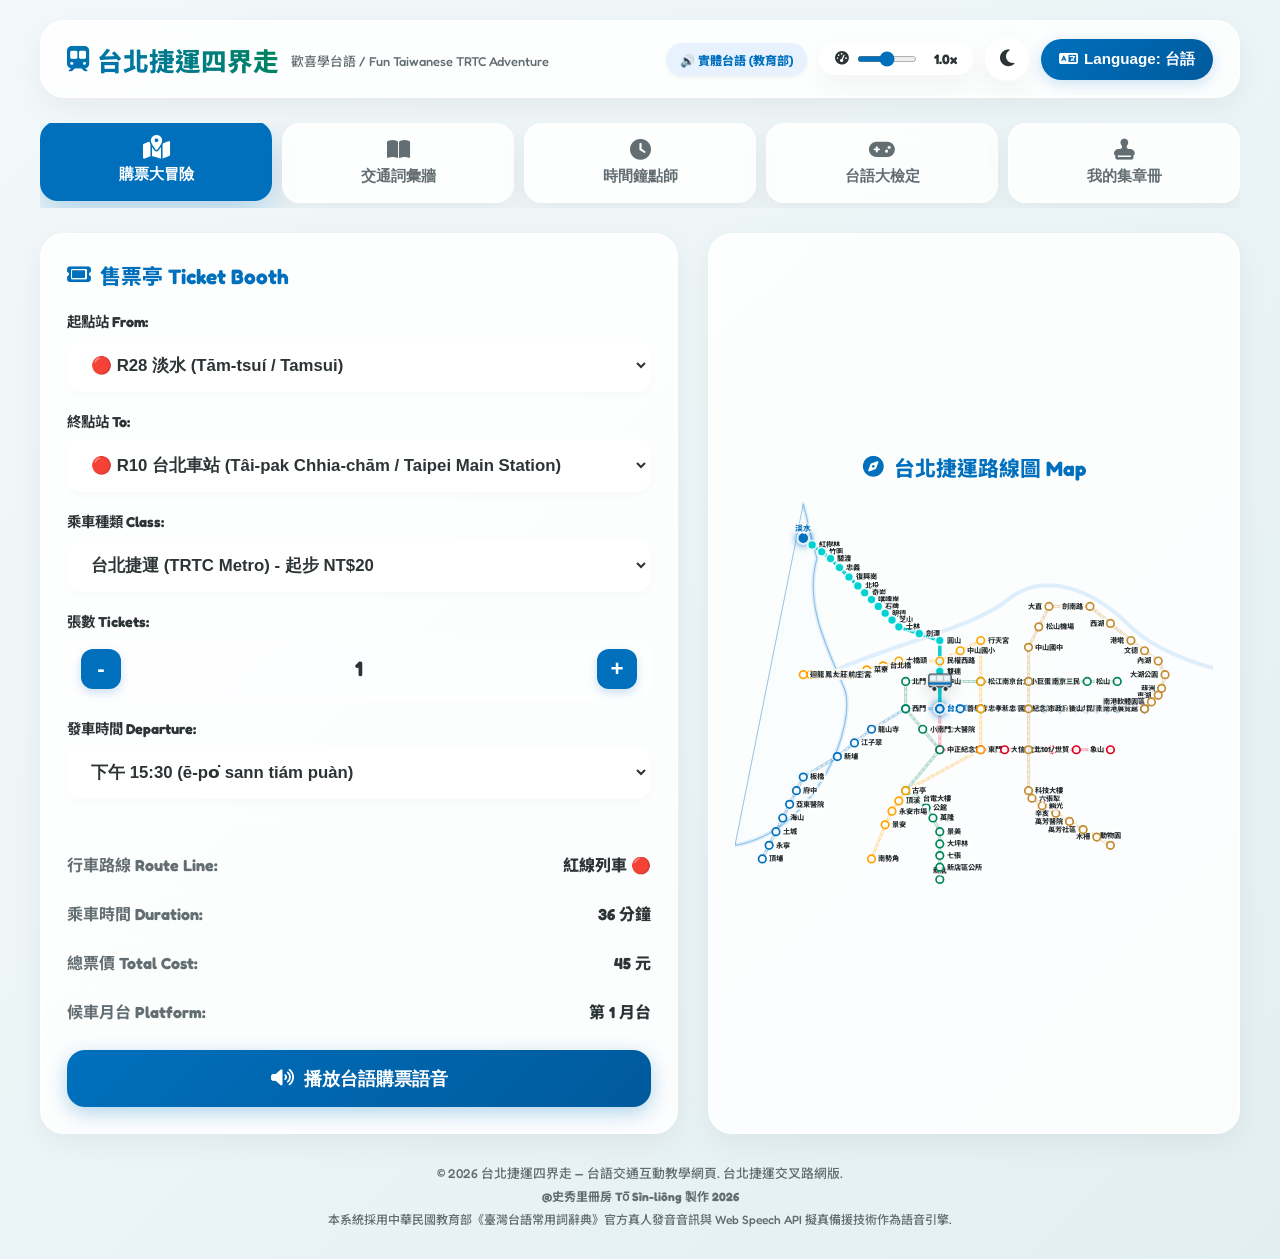
==== index.html @ ffda622d "feat: initial commit of Taipei MRT Taigi webapp with dynamic CDN audio sync" ====
<!DOCTYPE html>
<html lang="zh-Hant" data-theme="light">
<head>
    <meta charset="UTF-8">
    <meta name="viewport" content="width=device-width, initial-scale=1.0">
    <title>台北捷運四界走 — 歡喜學台語 (TRTC Hoé-chhia 冒險!)</title>
    <!-- Fonts -->
    <link href="https://fonts.googleapis.com/css2?family=Fredoka:wght@300..700&family=Noto+Sans+TC:wght@100..900&family=Outfit:wght@100..900&display=swap" rel="stylesheet">
    <!-- Font Awesome -->
    <link rel="stylesheet" href="https://cdnjs.cloudflare.com/ajax/libs/font-awesome/6.4.0/css/all.min.css">
    <link rel="stylesheet" href="style.css">
</head>
<body>

    <!-- Header Section -->
    <header>
        <div class="logo-section">
            <h1 id="ui-title"><i class="fa-solid fa-train-subway"></i> 台北捷運四界走</h1>
            <small id="ui-subtitle">歡喜學台語 / Fun Taiwanese TRTC Adventure</small>
        </div>
        <div class="header-controls">
            <!-- Speech Engine Badge -->
            <span id="speech-engine-badge" class="speech-badge badge-google">🔊 實體台語 (教育部)</span>
            <!-- Speech Rate Slider -->
            <div class="rate-controller" title="調整台語語速 (Speech Speed)">
                <i class="fa-solid fa-gauge-high"></i>
                <input type="range" id="speech-rate" min="0.5" max="1.5" step="0.1" value="1.0" onchange="updateSpeechRate(this.value)" oninput="updateSpeechRateLabel(this.value)" aria-label="Adjust speech rate">
                <span id="speech-rate-label" class="rate-label">1.0x</span>
            </div>
            <!-- Dark Mode Toggle -->
            <button id="theme-toggle-btn" class="btn-icon" onclick="toggleTheme()" aria-label="Toggle Theme" title="切換深色模式">
                <i class="fa-solid fa-moon"></i>
            </button>
            <!-- Language Toggle -->
            <button id="lang-toggle-btn" class="lang-btn" onclick="toggleLanguage()">
                <i class="fa-solid fa-language"></i> <span id="lang-toggle-text">Language: 台語</span>
            </button>
        </div>
    </header>

    <!-- Navigation Tabs -->
    <nav class="nav-tabs" aria-label="Main Navigation">
        <button id="tab-adventure-btn" class="tab-trigger active" onclick="switchTab('adventure')">
            <i class="fa-solid fa-map-location-dot"></i>
            <span id="ui-tab-adventure">購票大冒險</span>
        </button>
        <button id="tab-vocab-btn" class="tab-trigger" onclick="switchTab('vocab')">
            <i class="fa-solid fa-book-open"></i>
            <span id="ui-tab-vocab">交通詞彙牆</span>
        </button>
        <button id="tab-time-btn" class="tab-trigger" onclick="switchTab('time')">
            <i class="fa-solid fa-clock"></i>
            <span id="ui-tab-time">時間鐘點師</span>
        </button>
        <button id="tab-quiz-btn" class="tab-trigger" onclick="switchTab('quiz')">
            <i class="fa-solid fa-gamepad"></i>
            <span id="ui-tab-quiz">台語大檢定</span>
        </button>
        <button id="tab-stamps-btn" class="tab-trigger" onclick="switchTab('stamps')">
            <i class="fa-solid fa-stamp"></i>
            <span id="ui-tab-stamps">我的集章冊</span>
        </button>
    </nav>

    <!-- Main Content Area -->
    <main style="width: 100%; max-width: 1200px; display: flex; flex-direction: column; gap: 20px;">
        <!-- Tab 1: Adventure & Booking -->
        <section id="panel-adventure" class="tab-panel adventure-grid active">
            <!-- Interactive Ticket Booth Card -->
            <div class="card">
                <h2 class="card-title" id="ui-booth-title"><i class="fa-solid fa-ticket"></i> 售票亭 Ticket Booth</h2>
                
                <div class="form-group">
                    <label for="start-station" id="ui-label-from">起點站 From:</label>
                    <select id="start-station" onchange="calculateJourney()"></select>
                </div>

                <div class="form-group">
                    <label for="end-station" id="ui-label-to">終點站 To:</label>
                    <select id="end-station" onchange="calculateJourney()"></select>
                </div>

                <div class="form-group">
                    <label for="train-class" id="ui-label-class">乘車種類 Class:</label>
                    <select id="train-class" onchange="calculateJourney()">
                        <option value="mrt" selected>台北捷運 (TRTC Metro) - 起步 NT$20</option>
                    </select>
                </div>

                <div class="form-group">
                    <label id="ui-label-passengers">張數 Tickets:</label>
                    <div class="ticket-stepper">
                        <button id="btn-dec-passengers" class="stepper-btn" onclick="changePassengers(-1)" aria-label="Decrease tickets">-</button>
                        <span id="passenger-count" class="stepper-value">1</span>
                        <button id="btn-inc-passengers" class="stepper-btn" onclick="changePassengers(1)" aria-label="Increase tickets">+</button>
                    </div>
                </div>

                <div class="form-group">
                    <label for="departure-time" id="ui-label-dep-time">發車時間 Departure:</label>
                    <select id="departure-time" onchange="calculateJourney()">
                        <option value="08:00">早上 08:00 (tsá-khí peh tiám)</option>
                        <option value="10:30">早上 10:30 (tsá-khí tsa̍p tiám puàn)</option>
                        <option value="12:15">中午 12:15 (ē-po͘ tsa̍p-jī tiám tsa̍p-gōo hun)</option>
                        <option value="15:30" selected>下午 15:30 (ē-po͘ sann tiám puàn)</option>
                        <option value="18:45">晚上 18:45 (am-sî la̍k tiám sì-tsa̍p-gōo hun)</option>
                        <option value="20:00">晚上 20:00 (am-sî peh tiám)</option>
                    </select>
                </div>

                <hr style="border: none; border-top: 1px solid var(--card-border); margin: 20px 0;">

                <!-- Results display -->
                <div class="info-display">
                    <div class="info-row">
                        <span class="info-label" id="ui-info-direction">行車路線 Route Line:</span>
                        <span class="info-value"><span id="info-direction">-</span></span>
                    </div>
                    <div class="info-row">
                        <span class="info-label" id="ui-info-duration">乘車時間 Duration:</span>
                        <span class="info-value"><span id="info-duration">-</span></span>
                    </div>
                    <div class="info-row">
                        <span class="info-label" id="ui-info-cost">總票價 Total Fare:</span>
                        <span class="info-value"><span id="info-cost">-</span></span>
                    </div>
                    <div class="info-row">
                        <span class="info-label" id="ui-info-platform">候車月台 Platform:</span>
                        <span class="info-value"><span id="info-platform">-</span></span>
                    </div>
                </div>

                <!-- CTA Audio buttons -->
                <button id="play-journey-btn" class="btn-cta" onclick="playFullJourneyAudio()" disabled>
                    <i class="fa-solid fa-volume-high animate-bounce"></i> <span id="ui-btn-play-journey">播放台語購票語音</span>
                </button>

                <!-- Sentence breakdown display -->
                <div id="journey-sentence-box" class="sentence-display">
                    <p class="sentence-zh" id="journey-sentence-zh"></p>
                    <p class="sentence-tw" id="journey-sentence-tw"></p>
                </div>
            </div>

            <!-- SVG TRTC Map Card -->
            <div class="card map-card">
                <h2 class="card-title" id="ui-map-title"><i class="fa-solid fa-compass"></i> 台北捷運路線圖 Map</h2>
                
                <div class="map-svg-container" id="map-container">
                    <!-- Train marker moving along path -->
                    <div id="train-marker" class="train-marker">
                        <svg class="train-icon-svg" viewBox="0 0 100 100">
                            <!-- Taipei Metro train cabin (Silver / Blue stripe) -->
                            <rect x="10" y="25" width="80" height="46" rx="8" fill="#BDC3C7" stroke="#34495E" stroke-width="4"/>
                            <!-- Blue stripe -->
                            <rect x="10" y="55" width="80" height="8" fill="#0070BD"/>
                            <rect x="15" y="31" width="20" height="18" rx="2" fill="#EBF4F6"/>
                            <rect x="40" y="31" width="20" height="18" rx="2" fill="#EBF4F6"/>
                            <rect x="65" y="31" width="20" height="18" rx="2" fill="#EBF4F6"/>
                            <circle cx="30" cy="78" r="9" fill="#2D3436" stroke="#FFFFFF" stroke-width="3"/>
                            <circle cx="70" cy="78" r="9" fill="#2D3436" stroke="#FFFFFF" stroke-width="3"/>
                            <!-- Light/Glow -->
                            <path d="M 5 48 L 0 45 L 0 51 Z" fill="#FFEAA7" />
                        </svg>
                    </div>

                    <!-- SVG Map elements drawn dynamically in app.js -->
                    <svg id="svg-map" width="700" height="600" viewBox="0 0 700 600">
                        <!-- Tamsui River winding path -->
                        <path class="harbor-outline" d="M 0 500 C 120 480, 180 320, 160 270 C 140 220, 100 150, 120 80 L 100 0 Z" fill="none" stroke="rgba(9, 132, 227, 0.08)" stroke-width="30" />
                        <path class="love-river" d="M 0 500 C 120 480, 180 320, 160 270 C 140 220, 100 150, 120 80 L 100 0" fill="none" stroke="rgba(9, 132, 227, 0.12)" stroke-width="6" />
                        
                        <!-- Keelung River winding path -->
                        <path class="love-river" d="M 155 240 C 250 200, 350 180, 400 140 C 450 100, 520 120, 580 180 C 620 220, 700 240, 700 240" fill="none" stroke="rgba(9, 132, 227, 0.12)" stroke-width="6" />

                        <!-- Intersecting metro paths -->
                        <path id="svg-rail-track-red" class="rail-track red-line" d="" />
                        <path id="svg-rail-track-red-dashed" class="rail-track-dashed" d="" />
                        
                        <path id="svg-rail-track-blue" class="rail-track blue-line" d="" />
                        <path id="svg-rail-track-blue-dashed" class="rail-track-dashed" d="" />

                        <path id="svg-rail-track-green" class="rail-track green-line" d="" />
                        <path id="svg-rail-track-green-dashed" class="rail-track-dashed" d="" />

                        <path id="svg-rail-track-orange" class="rail-track orange-line" d="" />
                        <path id="svg-rail-track-orange-dashed" class="rail-track-dashed" d="" />

                        <path id="svg-rail-track-brown" class="rail-track brown-line" d="" />
                        <path id="svg-rail-track-brown-dashed" class="rail-track-dashed" d="" />
                        
                        <!-- Active journey highlight overlay -->
                        <path id="svg-rail-active-path" class="rail-active-path" d="" />

                        <!-- Group for station points -->
                        <g id="svg-stations-group"></g>
                    </svg>
                </div>
            </div>
        </section>

        <!-- Tab 2: Vocabulary Wall -->
        <section id="panel-vocab" class="tab-panel card">
            <h2 class="card-title" id="ui-vocab-title"><i class="fa-solid fa-book-open"></i> 交通台語詞彙牆 Vocabulary</h2>
            <!-- Filter buttons row 1: general -->
            <div class="vocab-filter">
                <div class="vocab-filter-row">
                    <button class="filter-btn active" id="btn-filter-all">🗂️ 全部 All</button>
                    <button class="filter-btn" id="btn-filter-vehicles">🚗 交通工具</button>
                    <button class="filter-btn" id="btn-filter-stations">🚉 所有站名</button>
                </div>
                <!-- Filter buttons row 2: lines -->
                <div class="vocab-filter-row vocab-filter-lines">
                    <button class="filter-btn filter-line filter-red"    id="btn-filter-red">🔴 淡水信義</button>
                    <button class="filter-btn filter-line filter-blue"   id="btn-filter-blue">🔵 板南線</button>
                    <button class="filter-btn filter-line filter-green"  id="btn-filter-green">🟢 松山新店</button>
                    <button class="filter-btn filter-line filter-orange" id="btn-filter-orange">🟠 中和新蘆</button>
                    <button class="filter-btn filter-line filter-brown"  id="btn-filter-brown">🟤 文湖線</button>
                </div>
                <!-- Export button -->
                <div class="vocab-filter-row vocab-filter-export">
                    <button class="filter-btn filter-export-btn" id="btn-export-vocab">
                        <i class="fa-solid fa-download"></i> 匯出 JSON
                    </button>
                </div>
            </div>
            <!-- Vocabulary Grid -->
            <div class="vocab-grid" id="vocab-container"></div>
        </section>


        <!-- Tab 3: Interactive Time / Clock Trainer -->
        <section id="panel-time" class="tab-panel two-col-layout">
            <!-- Left: Interactive Clock -->
            <div class="card clock-container">
                <h2 class="card-title" id="ui-clock-title"><i class="fa-solid fa-circle-notch"></i> 撥撥看時鐘 Clock Trainer</h2>
                
                <div class="interactive-clock" id="interactive-clock">
                    <div class="clock-face">
                        <div class="clock-number clock-12">12</div>
                        <div class="clock-number clock-3">3</div>
                        <div class="clock-number clock-6">6</div>
                        <div class="clock-number clock-9">9</div>
                        <div class="clock-center"></div>
                        <!-- Clock hands -->
                        <div id="clock-hour-hand" class="clock-hand hour"></div>
                        <div id="clock-min-hand" class="clock-hand minute"></div>
                    </div>
                </div>

                <div class="clock-setter-panel">
                    <div class="time-readout" id="clock-time-digital">15:30</div>
                    <div class="time-readout-pinyin" id="clock-time-tw">下午三點半<br><small>ē-po͘ sann tiám puàn</small></div>
                </div>
            </div>

            <!-- Right: Time Learning & Control -->
            <div class="card">
                <h2 class="card-title" id="ui-time-learn-title"><i class="fa-solid fa-graduation-cap"></i> 時間台語發音教室</h2>
                
                <div class="form-group">
                    <label id="ui-label-adjust-time">微調時間 Adjust Time:</label>
                    <div class="clock-controls">
                        <button class="btn-ctrl" id="btn-clock-dec-1h" onclick="adjustClockTime(-60)" title="減少一小時"><i class="fa-solid fa-circle-minus"></i> -1h</button>
                        <button class="btn-ctrl" id="btn-clock-dec-15m" onclick="adjustClockTime(-15)" title="減少十五分"><i class="fa-solid fa-minus"></i> -15m</button>
                        <button class="btn-ctrl" id="btn-clock-inc-15m" onclick="adjustClockTime(15)" title="增加十五分"><i class="fa-solid fa-plus"></i> +15m</button>
                        <button class="btn-ctrl" id="btn-clock-inc-1h" onclick="adjustClockTime(60)" title="增加一小時"><i class="fa-solid fa-circle-plus"></i> +1h</button>
                    </div>
                </div>

                <!-- Fast preset options -->
                <div class="form-group" style="margin-top: 25px;">
                    <label id="ui-label-preset-time">常見列車發車時間 Presets:</label>
                    <div style="display: flex; flex-wrap: wrap; gap: 10px; margin-top: 8px;">
                        <button class="btn-ctrl" id="btn-clock-preset-8-0" onclick="setClockTime(8, 0)">08:00 (八點整)</button>
                        <button class="btn-ctrl" id="btn-clock-preset-10-30" onclick="setClockTime(10, 30)">10:30 (十點半)</button>
                        <button class="btn-ctrl" id="btn-clock-preset-12-15" onclick="setClockTime(12, 15)">12:15 (十二點十五分)</button>
                        <button class="btn-ctrl" id="btn-clock-preset-15-30" onclick="setClockTime(15, 30)">15:30 (三點半)</button>
                        <button class="btn-ctrl" id="btn-clock-preset-17-45" onclick="setClockTime(17, 45)">17:45 (五點四十五分)</button>
                        <button class="btn-ctrl" id="btn-clock-preset-20-0" onclick="setClockTime(20, 0)">20:00 (八點整)</button>
                    </div>
                </div>

                <hr style="border: none; border-top: 1px solid var(--card-border); margin: 25px 0;">

                <button class="btn-cta" id="play-clock-btn" onclick="playClockAudio()">
                    <i class="fa-solid fa-volume-high animate-bounce"></i> <span id="ui-btn-play-clock">播放台語時間發音</span>
                </button>
            </div>
        </section>

        <!-- Tab 4: Challenges & Quiz -->
        <section id="panel-quiz" class="tab-panel card">
            <h2 class="card-title" id="ui-quiz-title"><i class="fa-solid fa-gamepad"></i> 台語大檢定 Challenge Mode</h2>

            <!-- Welcome/Select Mode panel -->
            <div id="quiz-welcome-panel" class="quiz-welcome">
                <span class="welcome-emoji">🎫</span>
                <h3 style="font-size: 1.6rem; font-weight: 800; margin-bottom: 10px;" id="ui-quiz-welcome-title">準備接受台語大挑戰了嗎？</h3>
                <p style="color: var(--text-light); line-height: 1.6;" id="ui-quiz-welcome-desc">
                    我們提供兩大交通檢定關卡！點選按鈕後將隨機播放 10 題台語語音，在時限內選出正確答案。
                    答對 8 題以上即可解鎖該捷運站的精美地標紀念印章喔！
                </p>
                <div class="quiz-select-btns">
                    <button class="btn-quiz-select primary" id="btn-quiz-seller" onclick="startQuiz('seller')">
                        <i class="fa-solid fa-user-tie"></i>
                        <span id="ui-quiz-seller-name">售票員聽力挑戰</span>
                        <small style="font-weight: 500; font-size: 0.75rem; opacity: 0.8;">目的地與車票數量聽力</small>
                    </button>
                    <button class="btn-quiz-select" id="btn-quiz-time" onclick="startQuiz('time')">
                        <i class="fa-solid fa-clock-rotate-left"></i>
                        <span id="ui-quiz-time-name">發車時刻聽力挑戰</span>
                        <small style="font-weight: 500; font-size: 0.75rem; opacity: 0.8;">捷運發車與時間聽力</small>
                    </button>
                </div>
            </div>

            <!-- Active Quiz panel -->
            <div id="quiz-game-panel" class="quiz-container">
                <div class="quiz-header">
                    <div class="quiz-stat"><i class="fa-solid fa-circle-question"></i> <span id="quiz-progress-text">問題 1 / 10</span></div>
                    <div class="quiz-stat" id="quiz-score-display"><i class="fa-solid fa-star" style="color: var(--accent);"></i> 分數: 0</div>
                    <div class="quiz-stat" id="quiz-timer-display" style="color: var(--primary);"><i class="fa-solid fa-hourglass-half"></i> 剩餘: 20s</div>
                </div>

                <!-- Timer progress bar -->
                <div class="timer-bar-container">
                    <div id="quiz-timer-bar" class="timer-bar"></div>
                </div>

                <div class="quiz-body">
                    <!-- Play voice button -->
                    <div class="audio-box">
                        <button class="btn-play-audio" id="quiz-audio-play-btn" onclick="playQuizQuestionAudio()" aria-label="Play question audio">
                            <i class="fa-solid fa-volume-high"></i>
                        </button>
                    </div>

                    <p class="quiz-question-txt" id="quiz-question-prompt">請點擊上方按鈕播放題目，並選出正確答案：</p>

                    <!-- Multiple choice options -->
                    <div class="quiz-options" id="quiz-options-container">
                        <button class="option-btn">選項一</button>
                        <button class="option-btn">選項二</button>
                        <button class="option-btn">選項三</button>
                        <button class="option-btn">選項四</button>
                    </div>

                    <div class="quiz-feedback" id="quiz-feedback-text"></div>
                </div>
            </div>

            <!-- Quiz Result panel -->
            <div id="quiz-result-panel" class="quiz-result">
                <div class="result-header" id="quiz-result-title">挑戰結束！</div>
                <div class="result-score" id="quiz-result-score">您的得分：8 / 10 題</div>
                
                <div class="result-rewards" id="quiz-rewards-box">
                    <p class="stamp-unlock-txt" id="quiz-unlock-stamp-label"><i class="fa-solid fa-gift"></i> 恭喜獲得新車站紀念章！</p>
                    <div class="unlocked-stamp-item" id="quiz-unlocked-stamp-display">
                        <!-- Filled in dynamically -->
                    </div>
                </div>

                <button class="btn-cta" id="quiz-retry-btn" onclick="resetQuizInterface()">
                    <i class="fa-solid fa-rotate-left"></i> <span id="ui-btn-retry">返回檢定選單</span>
                </button>
            </div>
        </section>

        <!-- Tab 5: Stamps Booklet -->
        <section id="panel-stamps" class="tab-panel card">
            <h2 class="card-title" id="ui-stamps-title"><i class="fa-solid fa-stamp"></i> 我的捷運集章冊 Stamp Album</h2>
            <p style="color: var(--text-light); margin-bottom: 25px;" id="ui-stamps-desc">
                在「台語大檢定」中答對 8 題以上即可隨機獲得一個捷運站的限定紀念章。收集越多，代表你已經搭著捷運玩遍了整個台北！
            </p>
            <!-- Grid of stamps -->
            <div class="stamp-grid" id="stamps-container"></div>
        </section>
    </main>

    <!-- Footer -->
    <footer>
        <p>© 2026 台北捷運四界走 — 台語交通互動教學網頁. 台北捷運交叉路網版.</p>
        <p style="font-size: 0.75rem; margin-top: 5px; font-weight: 700;">@史秀里冊房 Tō͘ Sìn-liông 製作 2026</p>
        <p style="font-size: 0.75rem; margin-top: 5px;">本系統採用中華民國教育部《臺灣台語常用詞辭典》官方真人發音音訊與 Web Speech API 擬真備援技術作為語音引擎.</p>
    </footer>

    <script src="app.js"></script>
</body>
</html>
---- style.css ----
:root {
    --primary: #0070BD;           /* TRTC Blue */
    --primary-hover: #005A9C;
    --secondary: #E30022;         /* TRTC Red */
    --secondary-hover: #B80018;
    --orange-line: #FFA300;       /* TRTC Orange */
    --green-line: #008559;        /* TRTC Green */
    --brown-line: #C48C31;        /* TRTC Brown */
    --accent: #FFEAA7;
    --bg-gradient: linear-gradient(135deg, #F3F8FA 0%, #EBF4F6 50%, #E2EFF1 100%);
    --card-bg: rgba(255, 255, 255, 0.85);
    --card-border: rgba(255, 255, 255, 0.6);
    --text: #2D3436;
    --text-light: #636E72;
    --rail-color: #B2BEC3;
    --rail-active: #00D2D3;
    --shadow: 0 10px 30px rgba(0, 0, 0, 0.05);
    --shadow-active: 0 15px 35px rgba(0, 112, 189, 0.25);
    --border-radius: 24px;
    --transition: all 0.3s cubic-bezier(0.4, 0, 0.2, 1);
}

[data-theme="dark"] {
    --primary: #008AD2;
    --primary-hover: #00A3F5;
    --secondary: #FF4D4D;
    --secondary-hover: #FF7373;
    --orange-line: #FFA502;
    --green-line: #00B87A;
    --brown-line: #E19E3C;
    --accent: #FDCB6E;
    --bg-gradient: linear-gradient(135deg, #1E272E 0%, #0F171E 100%);
    --card-bg: rgba(30, 39, 46, 0.85);
    --card-border: rgba(255, 255, 255, 0.1);
    --text: #F5F6FA;
    --text-light: #A5B1C2;
    --rail-color: #485460;
    --rail-active: #00D2D3;
    --shadow: 0 10px 30px rgba(0, 0, 0, 0.3);
    --shadow-active: 0 15px 35px rgba(0, 138, 210, 0.4);
}

* {
    box-sizing: border-box;
    margin: 0;
    padding: 0;
    -webkit-tap-highlight-color: transparent;
}

body {
    font-family: 'Fredoka', 'Noto Sans TC', 'Outfit', sans-serif;
    background: var(--bg-gradient);
    color: var(--text);
    min-height: 100vh;
    padding: 20px 10px;
    display: flex;
    flex-direction: column;
    align-items: center;
    transition: background 0.5s ease, color 0.3s ease;
    overflow-x: hidden;
}

header {
    width: 100%;
    max-width: 1200px;
    display: flex;
    justify-content: space-between;
    align-items: center;
    padding: 15px 25px;
    background: var(--card-bg);
    backdrop-filter: blur(15px);
    -webkit-backdrop-filter: blur(15px);
    border: 2px solid var(--card-border);
    border-radius: var(--border-radius);
    box-shadow: var(--shadow);
    margin-bottom: 25px;
    transition: var(--transition);
}

.logo-section {
    display: flex;
    align-items: center;
    gap: 12px;
}

.logo-section h1 {
    font-size: 1.6rem;
    font-weight: 800;
    background: linear-gradient(45deg, var(--primary), var(--green-line));
    -webkit-background-clip: text;
    -webkit-text-fill-color: transparent;
    display: flex;
    align-items: center;
    gap: 8px;
}

.logo-section small {
    display: block;
    font-size: 0.8rem;
    color: var(--text-light);
    font-weight: 500;
    margin-top: 2px;
}

.header-controls {
    display: flex;
    align-items: center;
    gap: 12px;
}

.btn-icon {
    background: var(--card-bg);
    border: 2px solid var(--card-border);
    color: var(--text);
    width: 44px;
    height: 44px;
    border-radius: 50%;
    cursor: pointer;
    display: flex;
    align-items: center;
    justify-content: center;
    font-size: 1.2rem;
    box-shadow: var(--shadow);
    transition: var(--transition);
}

.btn-icon:hover {
    transform: translateY(-2px) scale(1.05);
    background: var(--primary);
    color: white;
    border-color: var(--primary);
}

.lang-btn {
    background: linear-gradient(135deg, var(--primary) 0%, var(--primary-hover) 100%);
    color: white;
    border: none;
    padding: 10px 18px;
    font-size: 0.95rem;
    font-weight: 700;
    border-radius: 50px;
    cursor: pointer;
    box-shadow: 0 4px 15px rgba(0, 112, 189, 0.2);
    display: flex;
    align-items: center;
    gap: 6px;
    transition: var(--transition);
}

.lang-btn:hover {
    transform: translateY(-2px);
    box-shadow: 0 6px 20px rgba(0, 112, 189, 0.35);
}

/* Navigation Tabs */
.nav-tabs {
    width: 100%;
    max-width: 1200px;
    display: flex;
    gap: 10px;
    margin-bottom: 25px;
    overflow-x: auto;
    padding-bottom: 5px;
    scrollbar-width: none;
}

.nav-tabs::-webkit-scrollbar {
    display: none;
}

.tab-trigger {
    flex: 1;
    min-width: 120px;
    padding: 14px 10px;
    background: var(--card-bg);
    backdrop-filter: blur(10px);
    border: 2px solid var(--card-border);
    border-radius: 18px;
    color: var(--text-light);
    font-size: 0.95rem;
    font-weight: 700;
    cursor: pointer;
    display: flex;
    flex-direction: column;
    align-items: center;
    gap: 6px;
    box-shadow: var(--shadow);
    transition: var(--transition);
}

.tab-trigger i {
    font-size: 1.3rem;
    transition: var(--transition);
}

.tab-trigger:hover {
    color: var(--primary);
    transform: translateY(-2px);
    border-color: var(--primary);
}

.tab-trigger.active {
    background: var(--primary);
    color: white;
    border-color: var(--primary);
    box-shadow: var(--shadow-active);
    transform: translateY(-2px);
}

.tab-trigger.active i {
    transform: scale(1.15);
}

/* Panels */
.tab-panel {
    display: none;
    width: 100%;
    max-width: 1200px;
    animation: fadeIn 0.4s ease forwards;
}

.tab-panel.active {
    display: grid;
}

@keyframes fadeIn {
    from { opacity: 0; transform: translateY(10px); }
    to { opacity: 1; transform: translateY(0); }
}

/* Grid Layouts */
.adventure-grid {
    grid-template-columns: 1.2fr 1fr;
    gap: 30px;
}

.two-col-layout {
    grid-template-columns: 1fr 1.2fr;
    gap: 30px;
}

@media (max-width: 900px) {
    header {
        flex-direction: column;
        gap: 15px;
        text-align: center;
        padding: 20px;
    }
    .logo-section {
        flex-direction: column;
        gap: 4px;
        align-items: center;
    }
    .header-controls {
        flex-wrap: wrap;
        justify-content: center;
        gap: 10px;
        width: 100%;
    }
    .adventure-grid, .two-col-layout {
        grid-template-columns: 1fr;
    }
}

@media (max-width: 600px) {
    header {
        padding: 10px 15px;
        margin-bottom: 15px;
    }
    .logo-section h1 { font-size: 1.25rem; }
    .logo-section small { font-size: 0.7rem; }
    .header-controls { gap: 8px; }
    .speech-badge { font-size: 0.7rem; padding: 6px 10px; }
    .rate-controller { padding: 4px 10px; font-size: 0.75rem; gap: 6px; }
    .rate-controller input[type="range"] { width: 45px; }
    .rate-label { min-width: 25px; }
    .lang-btn { padding: 6px 12px; font-size: 0.8rem; }
    .btn-icon { width: 36px; height: 36px; font-size: 1rem; }
    .tab-trigger {
        min-width: 95px;
        padding: 10px 6px;
        font-size: 0.8rem;
        border-radius: 14px;
        gap: 4px;
    }
    .tab-trigger i { font-size: 1.05rem; }
    .card { padding: 15px; border-radius: 18px; }
    .card-title { font-size: 1.15rem; margin-bottom: 15px; }
    .clock-controls {
        display: grid;
        grid-template-columns: 1fr 1fr;
        gap: 10px;
        width: 100%;
        max-width: 280px;
        margin: 0 auto;
    }
    .btn-ctrl { padding: 8px 12px; font-size: 0.85rem; justify-content: center; }
    .quiz-select-btns {
        flex-direction: column;
        width: 100%;
        max-width: 320px;
        margin: 25px auto 0;
        gap: 12px;
    }
    .btn-quiz-select { width: 100%; padding: 12px 20px; font-size: 1rem; }
    .vocab-filter { flex-wrap: wrap; gap: 6px; }
    .filter-btn { padding: 6px 12px; font-size: 0.85rem; }
}

/* Cards */
.card {
    background: var(--card-bg);
    backdrop-filter: blur(15px);
    -webkit-backdrop-filter: blur(15px);
    border: 2px solid var(--card-border);
    border-radius: var(--border-radius);
    padding: 25px;
    box-shadow: var(--shadow);
    transition: var(--transition);
    position: relative;
    overflow: hidden;
}

.card:hover {
    box-shadow: 0 15px 35px rgba(0, 0, 0, 0.08);
}

.card-title {
    font-size: 1.3rem;
    font-weight: 800;
    margin-bottom: 20px;
    color: var(--primary);
    display: flex;
    align-items: center;
    gap: 10px;
}

.speech-badge {
    font-size: 0.75rem;
    font-weight: 800;
    padding: 8px 14px;
    border-radius: 50px;
    box-shadow: 0 2px 5px rgba(0,0,0,0.05);
    transition: var(--transition);
}

.rate-controller {
    display: flex;
    align-items: center;
    gap: 8px;
    background: var(--card-bg);
    border: 2px solid var(--card-border);
    padding: 6px 14px;
    border-radius: 50px;
    box-shadow: var(--shadow);
    color: var(--text);
    font-size: 0.85rem;
    font-weight: 700;
}

.rate-controller input[type="range"] {
    width: 60px;
    accent-color: var(--primary);
    cursor: pointer;
    height: 6px;
    border-radius: 3px;
    outline: none;
}

.rate-label {
    min-width: 32px;
    text-align: right;
    font-variant-numeric: tabular-nums;
}

.badge-google {
    background: #E8F2FF;
    color: var(--primary);
}

.badge-local {
    background: #FFEAA7;
    color: #D63031;
}

/* Form Controls */
.form-group {
    margin-bottom: 18px;
}

.form-group label {
    display: block;
    font-weight: 700;
    font-size: 0.9rem;
    margin-bottom: 8px;
    color: var(--text);
}

select {
    width: 100%;
    padding: 14px 18px;
    font-size: 1.05rem;
    font-weight: 600;
    color: var(--text);
    background: var(--card-bg);
    border: 2px solid var(--card-border);
    border-radius: 16px;
    outline: none;
    cursor: pointer;
    box-shadow: 0 4px 10px rgba(0,0,0,0.02);
    transition: var(--transition);
}

select:focus {
    border-color: var(--primary);
    box-shadow: 0 0 0 4px rgba(0, 112, 189, 0.15);
}

.ticket-stepper {
    display: flex;
    align-items: center;
    justify-content: space-between;
    padding: 8px 12px;
    border: 2px solid var(--card-border);
    border-radius: 16px;
    background: rgba(255, 255, 255, 0.3);
}

.stepper-btn {
    width: 40px;
    height: 40px;
    border-radius: 12px;
    border: none;
    background: var(--primary);
    color: white;
    font-size: 1.4rem;
    font-weight: 700;
    cursor: pointer;
    display: flex;
    align-items: center;
    justify-content: center;
    box-shadow: 0 4px 10px rgba(0, 112, 189, 0.2);
    transition: var(--transition);
}

.stepper-btn:hover:not(:disabled) {
    transform: scale(1.05);
    background: var(--primary-hover);
}

.stepper-btn:disabled {
    background: #BDC3C7;
    cursor: not-allowed;
    box-shadow: none;
}

.stepper-value {
    font-size: 1.3rem;
    font-weight: 800;
}

/* Info Display */
.info-row {
    display: flex;
    justify-content: space-between;
    padding: 12px 0;
    border-bottom: 1px dashed var(--card-border);
}

.info-row:last-child {
    border-bottom: none;
}

.info-label {
    font-weight: 700;
    color: var(--text-light);
}

.info-value {
    font-weight: 800;
    color: var(--text);
    text-align: right;
}

/* Button Call-To-Action */
.btn-cta {
    width: 100%;
    padding: 16px;
    border: none;
    border-radius: 18px;
    background: linear-gradient(135deg, var(--primary) 0%, var(--primary-hover) 100%);
    color: white;
    font-size: 1.15rem;
    font-weight: 800;
    cursor: pointer;
    box-shadow: 0 6px 20px rgba(0, 112, 189, 0.3);
    display: flex;
    align-items: center;
    justify-content: center;
    gap: 10px;
    margin-top: 15px;
    transition: var(--transition);
}

.btn-cta:hover:not(:disabled) {
    transform: translateY(-2px);
    box-shadow: 0 10px 25px rgba(0, 112, 189, 0.45);
}

.btn-cta:disabled {
    background: #BDC3C7;
    cursor: not-allowed;
    box-shadow: none;
}

.sentence-display {
    margin-top: 15px;
    padding: 15px;
    background: rgba(255, 234, 167, 0.15);
    border-left: 5px solid var(--accent);
    border-radius: 0 16px 16px 0;
    display: none;
    animation: slideDown 0.3s ease forwards;
}

.sentence-display.active {
    display: block;
}

.sentence-zh {
    font-weight: 800;
    font-size: 1.05rem;
    margin-bottom: 5px;
}

.sentence-tw {
    font-size: 0.95rem;
    color: var(--primary);
    font-weight: 700;
    line-height: 1.4;
    white-space: pre-line;
}

@keyframes slideDown {
    from { opacity: 0; transform: translateY(-5px); }
    to { opacity: 1; transform: translateY(0); }
}

/* Map Display */
.map-card {
    display: flex;
    flex-direction: column;
    align-items: center;
    justify-content: center;
    min-height: 620px;
}

.map-svg-container {
    position: relative;
    width: 100%;
    max-width: 700px;
    height: auto;
    aspect-ratio: 700 / 600;
}

#svg-map {
    width: 100%;
    height: 100%;
}

.harbor-outline {
    fill: rgba(0, 112, 189, 0.02);
    stroke: var(--primary);
    stroke-width: 1.5;
    opacity: 0.4;
}

.love-river {
    fill: none;
    stroke-linecap: round;
}

.rail-track {
    fill: none;
    stroke-linecap: round;
    stroke-linejoin: round;
    transition: var(--transition);
}

.rail-track.red-line {
    stroke: rgba(227, 0, 34, 0.3);
    stroke-width: 4.5;
}

.rail-track.blue-line {
    stroke: rgba(0, 112, 189, 0.3);
    stroke-width: 4.5;
}

.rail-track.green-line {
    stroke: rgba(0, 133, 89, 0.3);
    stroke-width: 4.5;
}

.rail-track.orange-line {
    stroke: rgba(255, 163, 0, 0.3);
    stroke-width: 4.5;
}

.rail-track.brown-line {
    stroke: rgba(196, 140, 49, 0.3);
    stroke-width: 4.5;
}

.rail-track-dashed {
    fill: none;
    stroke: var(--card-bg);
    stroke-width: 1.5;
    stroke-dasharray: 4 4;
    stroke-linecap: round;
    stroke-linejoin: round;
}

.rail-active-path {
    fill: none;
    stroke: var(--rail-active);
    stroke-width: 5;
    stroke-linecap: round;
    stroke-linejoin: round;
    stroke-dasharray: 1000;
    stroke-dashoffset: 1000;
    animation: drawPath 1.2s ease forwards;
}

@keyframes drawPath {
    to { stroke-dashoffset: 0; }
}

.station-point {
    cursor: pointer;
    transition: var(--transition);
}

.station-point circle {
    fill: var(--card-bg);
    stroke-width: 2.5;
    transition: var(--transition);
}

.station-point.line-red circle {
    stroke: var(--secondary);
}

.station-point.line-blue circle {
    stroke: var(--primary);
}

.station-point.line-green circle {
    stroke: var(--green-line);
}

.station-point.line-orange circle {
    stroke: var(--orange-line);
}

.station-point.line-brown circle {
    stroke: var(--brown-line);
}

.station-point text {
    font-family: inherit;
    font-weight: 800;
    font-size: 10.5px;
    fill: var(--text);
    text-shadow: 2px 2px 0 var(--card-bg), -2px -2px 0 var(--card-bg), 2px -2px 0 var(--card-bg), -2px 2px 0 var(--card-bg);
    transition: var(--transition);
    user-select: none;
}

.station-point:hover circle {
    transform: scale(1.35);
    fill: var(--accent);
}

.station-point.active circle {
    fill: var(--primary);
    stroke: var(--card-bg) !important;
    stroke-width: 3;
    r: 8.5;
    filter: drop-shadow(0 0 6px var(--primary));
}

.station-point.active text {
    fill: var(--primary);
    font-size: 11.5px;
}

.station-point.in-route circle {
    fill: var(--rail-active);
    stroke: var(--card-bg) !important;
    r: 6.5;
}

.train-marker {
    position: absolute;
    width: 28px;
    height: 28px;
    z-index: 10;
    pointer-events: none;
    display: none;
    transition: left 0.5s cubic-bezier(0.25, 1, 0.5, 1), top 0.5s cubic-bezier(0.25, 1, 0.5, 1);
    transform: translate(-50%, -50%);
}

.train-marker.active {
    display: block;
}

.train-icon-svg {
    width: 100%;
    height: 100%;
    filter: drop-shadow(0 4px 8px rgba(0,0,0,0.15));
    animation: chug-animation 0.2s infinite alternate;
}

@keyframes chug-animation {
    0% { transform: translateY(0) rotate(-2deg); }
    100% { transform: translateY(-2px) rotate(2deg); }
}

/* Vocabulary Tab */
.vocab-filter {
    display: flex;
    flex-direction: column;
    gap: 8px;
    margin-bottom: 20px;
    width: 100%;
}

.vocab-filter-row {
    display: flex;
    gap: 8px;
    flex-wrap: wrap;
    justify-content: center;
}

.vocab-filter-lines {
    border-top: 1px dashed var(--card-border);
    padding-top: 8px;
}

.vocab-filter-export {
    padding-top: 4px;
}

.filter-btn {
    padding: 8px 16px;
    border: 2px solid var(--card-border);
    background: var(--card-bg);
    color: var(--text);
    border-radius: 50px;
    font-weight: 700;
    cursor: pointer;
    box-shadow: var(--shadow);
    transition: var(--transition);
    font-size: 0.88rem;
}

.filter-btn:hover {
    transform: translateY(-2px);
    box-shadow: var(--shadow-active);
}

.filter-btn.active {
    background: var(--primary);
    color: white;
    border-color: var(--primary);
    box-shadow: var(--shadow-active);
}

/* Line filter button colours */
.filter-line.filter-red.active    { background: #e3153a; border-color: #e3153a; }
.filter-line.filter-blue.active   { background: #0070bd; border-color: #0070bd; }
.filter-line.filter-green.active  { background: #008659; border-color: #008659; }
.filter-line.filter-orange.active { background: #f8a01c; border-color: #f8a01c; color: #333; }
.filter-line.filter-brown.active  { background: #c48b2f; border-color: #c48b2f; }

.filter-export-btn {
    background: linear-gradient(135deg, #636E72, #2D3436);
    color: white;
    border-color: transparent;
}
[data-theme="dark"] .filter-export-btn {
    background: linear-gradient(135deg, #485460, #2f3640);
}
.filter-export-btn:hover { opacity: 0.9; }

/* Vocab grid — outermost container */
.vocab-grid {
    display: flex;
    flex-direction: column;
    gap: 28px;
}

/* Line section header */
.vocab-line-header {
    display: flex;
    align-items: center;
    gap: 10px;
    padding: 10px 18px;
    border-radius: 50px;
    background: linear-gradient(135deg, color-mix(in srgb, var(--line-color, var(--primary)) 15%, transparent), color-mix(in srgb, var(--line-color, var(--primary)) 5%, transparent));
    border-left: 5px solid var(--line-color, var(--primary));
    font-weight: 800;
}

.vocab-generic-header {
    border-left-color: var(--text-light);
    background: rgba(0,0,0,0.03);
}

.vocab-line-badge { font-size: 1.3rem; }
.vocab-line-label { flex: 1; font-size: 1rem; color: var(--text); }
.vocab-line-count {
    font-size: 0.8rem;
    font-weight: 700;
    color: var(--text-light);
    background: var(--card-bg);
    padding: 3px 10px;
    border-radius: 50px;
    border: 1px solid var(--card-border);
}

/* Card grid within each section */
.vocab-section-grid {
    display: grid;
    grid-template-columns: repeat(auto-fill, minmax(140px, 1fr));
    gap: 14px;
    border-left: 3px solid color-mix(in srgb, var(--line-color, var(--primary)) 30%, transparent);
    padding-left: 14px;
}

.vocab-card {
    background: var(--card-bg);
    border: 2px solid var(--card-border);
    border-radius: 20px;
    padding: 16px 12px;
    text-align: center;
    cursor: pointer;
    box-shadow: var(--shadow);
    transition: var(--transition);
    position: relative;
}

.vocab-card:hover {
    transform: translateY(-5px);
    border-color: var(--line-color, var(--primary));
    box-shadow: 0 12px 28px color-mix(in srgb, var(--line-color, var(--primary)) 30%, transparent);
}

.vocab-emoji {
    font-size: 2rem;
    display: block;
    margin-bottom: 10px;
}

.vocab-zh {
    font-size: 1.05rem;
    font-weight: 800;
    margin-bottom: 4px;
}

.vocab-pinyin {
    font-size: 0.78rem;
    color: var(--primary);
    font-weight: 700;
    margin-bottom: 2px;
    line-height: 1.3;
}

.vocab-en {
    font-size: 0.8rem;
    color: var(--text-light);
    font-weight: 500;
}

/* Clock Trainer */
.clock-container {
    display: flex;
    flex-direction: column;
    align-items: center;
    justify-content: center;
}

.interactive-clock {
    width: 250px;
    height: 250px;
    border: 10px solid var(--primary);
    border-radius: 50%;
    position: relative;
    background: var(--card-bg);
    box-shadow: var(--shadow);
    cursor: pointer;
    touch-action: none;
    transition: border-color 0.3s ease;
}

.clock-face {
    width: 100%;
    height: 100%;
    position: relative;
}

.clock-center {
    width: 14px;
    height: 14px;
    background: var(--text);
    border-radius: 50%;
    position: absolute;
    top: 50%;
    left: 50%;
    transform: translate(-50%, -50%);
    z-index: 10;
}

.clock-number {
    position: absolute;
    font-weight: 800;
    font-size: 1.25rem;
    color: var(--text);
}

.clock-12 { top: 12px; left: 50%; transform: translateX(-50%); }
.clock-3  { right: 15px; top: 50%; transform: translateY(-50%); }
.clock-6  { bottom: 12px; left: 50%; transform: translateX(-50%); }
.clock-9  { left: 15px; top: 50%; transform: translateY(-50%); }

.clock-hand {
    position: absolute;
    bottom: 50%;
    left: 50%;
    transform-origin: 50% 100%;
    border-radius: 10px;
    transition: transform 0.15s cubic-bezier(0.25, 1, 0.5, 1);
}

.clock-hand.hour {
    width: 7px;
    height: 65px;
    background: var(--text);
    z-index: 4;
}

.clock-hand.minute {
    width: 4px;
    height: 90px;
    background: var(--secondary);
    z-index: 5;
}

.clock-setter-panel {
    margin-top: 25px;
    text-align: center;
}

.time-readout {
    font-size: 2.2rem;
    font-weight: 800;
    font-variant-numeric: tabular-nums;
    color: var(--primary);
    letter-spacing: 1px;
}

.time-readout-pinyin {
    font-size: 1.05rem;
    font-weight: 700;
    color: var(--text);
    margin-top: 4px;
    line-height: 1.5;
}

.clock-controls {
    display: flex;
    gap: 8px;
    margin-top: 10px;
}

.btn-ctrl {
    flex: 1;
    padding: 10px 14px;
    border: 2px solid var(--card-border);
    background: var(--card-bg);
    color: var(--text);
    font-size: 0.9rem;
    font-weight: 700;
    border-radius: 12px;
    cursor: pointer;
    box-shadow: var(--shadow);
    display: flex;
    align-items: center;
    gap: 5px;
    transition: var(--transition);
}

.btn-ctrl:hover {
    border-color: var(--primary);
    color: var(--primary);
    transform: translateY(-1px);
}

/* Quiz Section */
.quiz-welcome {
    text-align: center;
    padding: 30px 10px;
}

.welcome-emoji {
    font-size: 3.5rem;
    display: block;
    margin-bottom: 15px;
    animation: bounce-effect 1.5s infinite alternate;
}

.quiz-select-btns {
    display: flex;
    justify-content: center;
    gap: 20px;
    margin-top: 30px;
}

.btn-quiz-select {
    padding: 16px 28px;
    border: 2px solid var(--card-border);
    background: var(--card-bg);
    color: var(--text);
    border-radius: 20px;
    cursor: pointer;
    font-size: 1.1rem;
    font-weight: 800;
    box-shadow: var(--shadow);
    display: flex;
    flex-direction: column;
    align-items: center;
    gap: 6px;
    transition: var(--transition);
}

.btn-quiz-select:hover {
    border-color: var(--primary);
    color: var(--primary);
    transform: translateY(-2px);
}

.btn-quiz-select.primary {
    background: var(--primary);
    color: white;
    border-color: var(--primary);
    box-shadow: var(--shadow-active);
}

.btn-quiz-select.primary:hover {
    background: var(--primary-hover);
    color: white;
}

.quiz-container {
    display: none;
    width: 100%;
}

.quiz-container.active {
    display: block;
}

.quiz-header {
    display: flex;
    justify-content: space-between;
    align-items: center;
    padding-bottom: 15px;
    border-bottom: 2px solid var(--card-border);
    margin-bottom: 20px;
}

.quiz-stat {
    font-weight: 800;
    font-size: 1rem;
    display: flex;
    align-items: center;
    gap: 6px;
}

.timer-bar-container {
    width: 100%;
    height: 6px;
    background: rgba(0,0,0,0.05);
    border-radius: 5px;
    overflow: hidden;
    margin-bottom: 25px;
}

.timer-bar {
    height: 100%;
    width: 100%;
    background: var(--primary);
    border-radius: 5px;
}

.audio-box {
    display: flex;
    justify-content: center;
    margin-bottom: 25px;
}

.btn-play-audio {
    width: 80px;
    height: 80px;
    border: none;
    border-radius: 50%;
    background: linear-gradient(135deg, var(--primary) 0%, var(--primary-hover) 100%);
    color: white;
    font-size: 2.2rem;
    cursor: pointer;
    box-shadow: 0 8px 25px rgba(0, 112, 189, 0.35);
    display: flex;
    align-items: center;
    justify-content: center;
    transition: var(--transition);
}

.btn-play-audio:hover {
    transform: scale(1.06);
    box-shadow: 0 10px 30px rgba(0, 112, 189, 0.45);
}

.quiz-question-txt {
    text-align: center;
    font-size: 1.15rem;
    font-weight: 800;
    margin-bottom: 25px;
    color: var(--text);
}

.quiz-options {
    display: grid;
    grid-template-columns: 1fr 1fr;
    gap: 15px;
}

@media (max-width: 600px) {
    .quiz-options {
        grid-template-columns: 1fr;
    }
}

.option-btn {
    padding: 14px 20px;
    background: var(--card-bg);
    border: 2px solid var(--card-border);
    border-radius: 16px;
    color: var(--text);
    font-size: 1rem;
    font-weight: 700;
    cursor: pointer;
    box-shadow: var(--shadow);
    transition: var(--transition);
    text-align: center;
}

.option-btn:hover:not(:disabled) {
    border-color: var(--primary);
    color: var(--primary);
    transform: translateY(-2px);
}

.option-btn:disabled {
    cursor: not-allowed;
    opacity: 0.6;
}

.option-btn.correct {
    background: #00B894 !important;
    border-color: #00B894 !important;
    color: white !important;
    box-shadow: 0 6px 15px rgba(0, 184, 148, 0.3) !important;
}

.option-btn.wrong {
    background: #FF7675 !important;
    border-color: #FF7675 !important;
    color: white !important;
    box-shadow: 0 6px 15px rgba(255, 118, 117, 0.3) !important;
}

.quiz-feedback {
    text-align: center;
    font-size: 1.1rem;
    font-weight: 800;
    margin-top: 25px;
    min-height: 24px;
    transition: var(--transition);
}

.quiz-feedback.success { color: #00B894; }
.quiz-feedback.error { color: #FF7675; }

.quiz-result {
    display: none;
    text-align: center;
    padding: 30px 10px;
}

.result-header {
    font-size: 2rem;
    font-weight: 800;
    color: var(--primary);
    margin-bottom: 10px;
}

.result-score {
    font-size: 1.3rem;
    font-weight: 700;
    margin-bottom: 25px;
}

.result-rewards {
    background: rgba(0, 112, 189, 0.05);
    border: 2px dashed var(--primary);
    border-radius: 20px;
    padding: 20px;
    margin: 20px auto;
    max-width: 400px;
}

.stamp-unlock-txt {
    font-weight: 800;
    color: var(--primary);
    font-size: 1.1rem;
    margin-bottom: 15px;
}

/* Stamps Booklet */
.stamp-grid {
    display: grid;
    grid-template-columns: repeat(auto-fill, minmax(105px, 1fr));
    gap: 15px;
    width: 100%;
}

.stamp-item {
    background: var(--card-bg);
    border: 2px solid var(--card-border);
    border-radius: 20px;
    padding: 15px 5px;
    text-align: center;
    box-shadow: var(--shadow);
    transition: var(--transition);
    aspect-ratio: 1 / 1.1;
    display: flex;
    flex-direction: column;
    align-items: center;
    justify-content: center;
}

.stamp-item.locked {
    opacity: 0.55;
    background: rgba(0, 0, 0, 0.02);
    border-style: dashed;
}

.stamp-item.unlocked {
    cursor: pointer;
}

.stamp-item.unlocked:hover {
    transform: rotate(5deg) scale(1.05);
    border-color: var(--primary);
    box-shadow: var(--shadow-active);
}

.stamp-icon {
    font-size: 2.2rem;
    margin-bottom: 6px;
    filter: grayscale(1);
    transition: var(--transition);
}

.stamp-item.unlocked .stamp-icon {
    filter: grayscale(0) drop-shadow(0 3px 6px rgba(0,0,0,0.1));
}

.stamp-name {
    font-size: 0.85rem;
    font-weight: 800;
    margin-bottom: 2px;
    color: var(--text);
}

.stamp-city-zh {
    font-size: 0.7rem;
    font-weight: 700;
    color: var(--text-light);
}

/* Confetti particles */
.confetti-particle {
    position: absolute;
    width: 10px;
    height: 10px;
    border-radius: 3px;
    z-index: 100;
    pointer-events: none;
    animation: confetti-blow 1.2s cubic-bezier(0.1, 0.8, 0.3, 1) forwards;
}

@keyframes confetti-blow {
    0% { transform: translateY(0) rotate(0deg) scale(1); opacity: 1; }
    80% { opacity: 0.8; }
    100% { transform: translate(var(--x), -250px) rotate(var(--rot)) scale(0.3); opacity: 0; }
}

/* Animations */
.bounce-effect {
    animation: bounce-effect 0.5s ease;
}

@keyframes bounce-effect {
    0%, 100% { transform: scale(1); }
    50% { transform: scale(1.06); }
}

.shake {
    animation: shake 0.4s ease;
}

@keyframes shake {
    0%, 100% { transform: translateX(0); }
    20%, 60% { transform: translateX(-6px); }
    40%, 80% { transform: translateX(6px); }
}

/* Footer */
footer {
    margin-top: auto;
    padding: 30px 20px 10px;
    text-align: center;
    color: var(--text-light);
    font-size: 0.8rem;
    line-height: 1.5;
}

footer p {
    font-weight: 500;
}
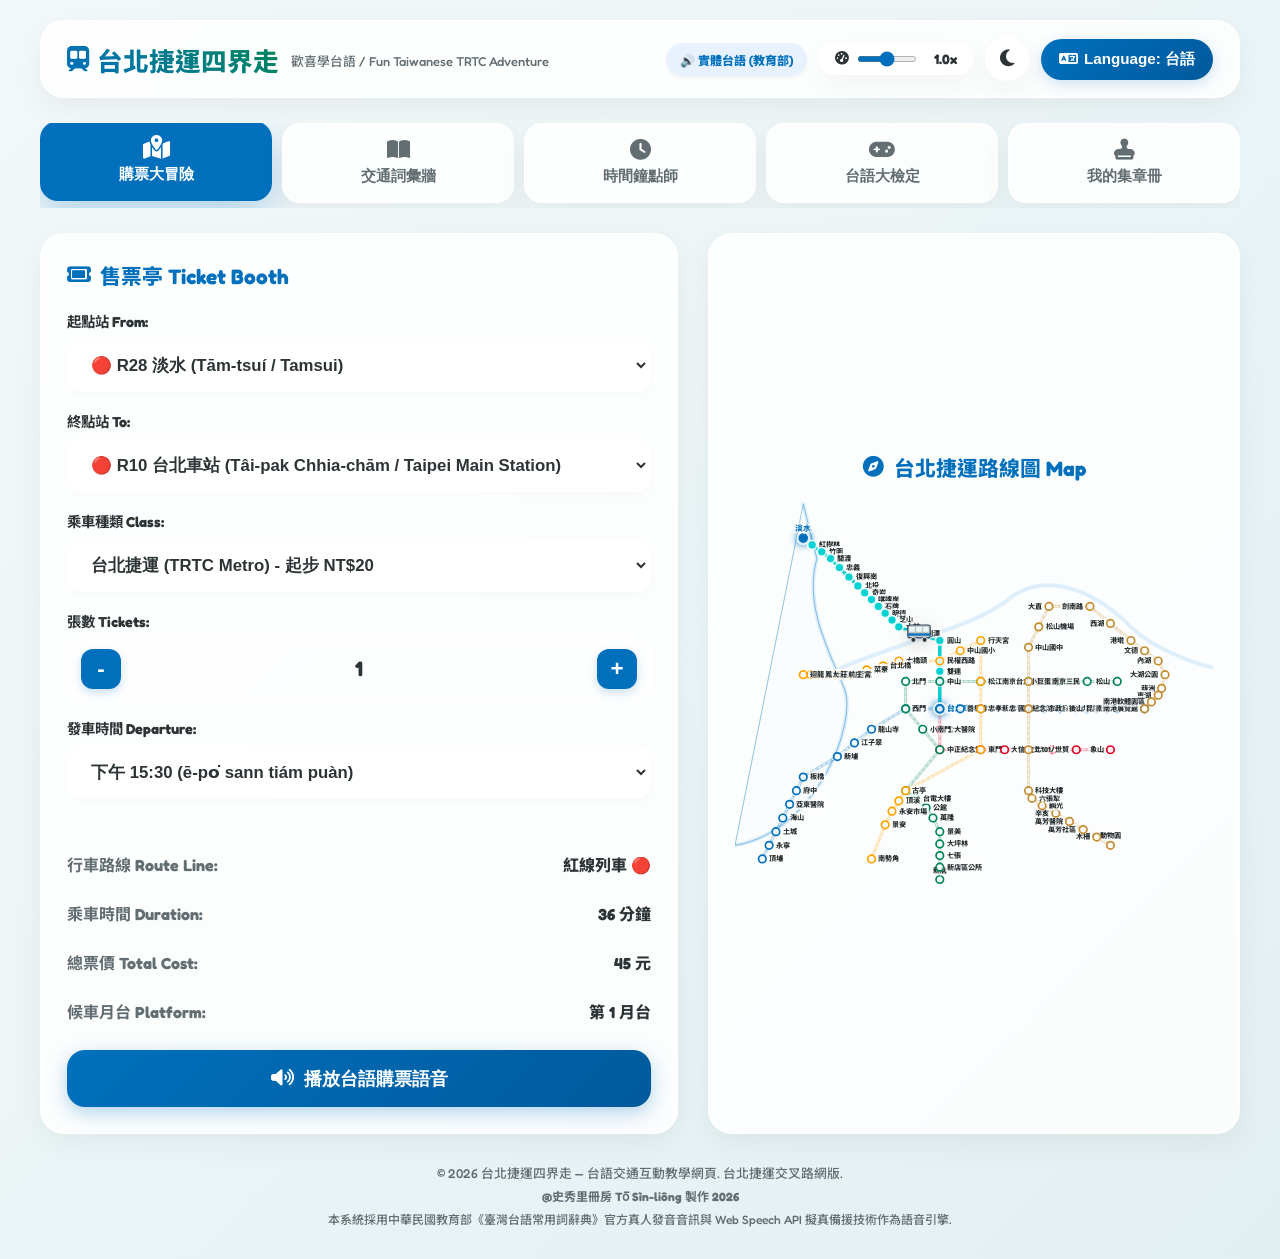
==== commit 7c3c2d4d: "fix(audio): rewrite playAudioQueue with robust single audio element pipeline and add cache busters" ====
--- a/index.html
+++ b/index.html
@@ -8,7 +8,7 @@
     <link href="https://fonts.googleapis.com/css2?family=Fredoka:wght@300..700&family=Noto+Sans+TC:wght@100..900&family=Outfit:wght@100..900&display=swap" rel="stylesheet">
     <!-- Font Awesome -->
     <link rel="stylesheet" href="https://cdnjs.cloudflare.com/ajax/libs/font-awesome/6.4.0/css/all.min.css">
-    <link rel="stylesheet" href="style.css">
+    <link rel="stylesheet" href="style.css?v=20261028_02">
 </head>
 <body>
 
@@ -386,6 +386,6 @@
         <p style="font-size: 0.75rem; margin-top: 5px;">本系統採用中華民國教育部《臺灣台語常用詞辭典》官方真人發音音訊與 Web Speech API 擬真備援技術作為語音引擎.</p>
     </footer>
 
-    <script src="app.js"></script>
+    <script src="app.js?v=20261028_02"></script>
 </body>
 </html>
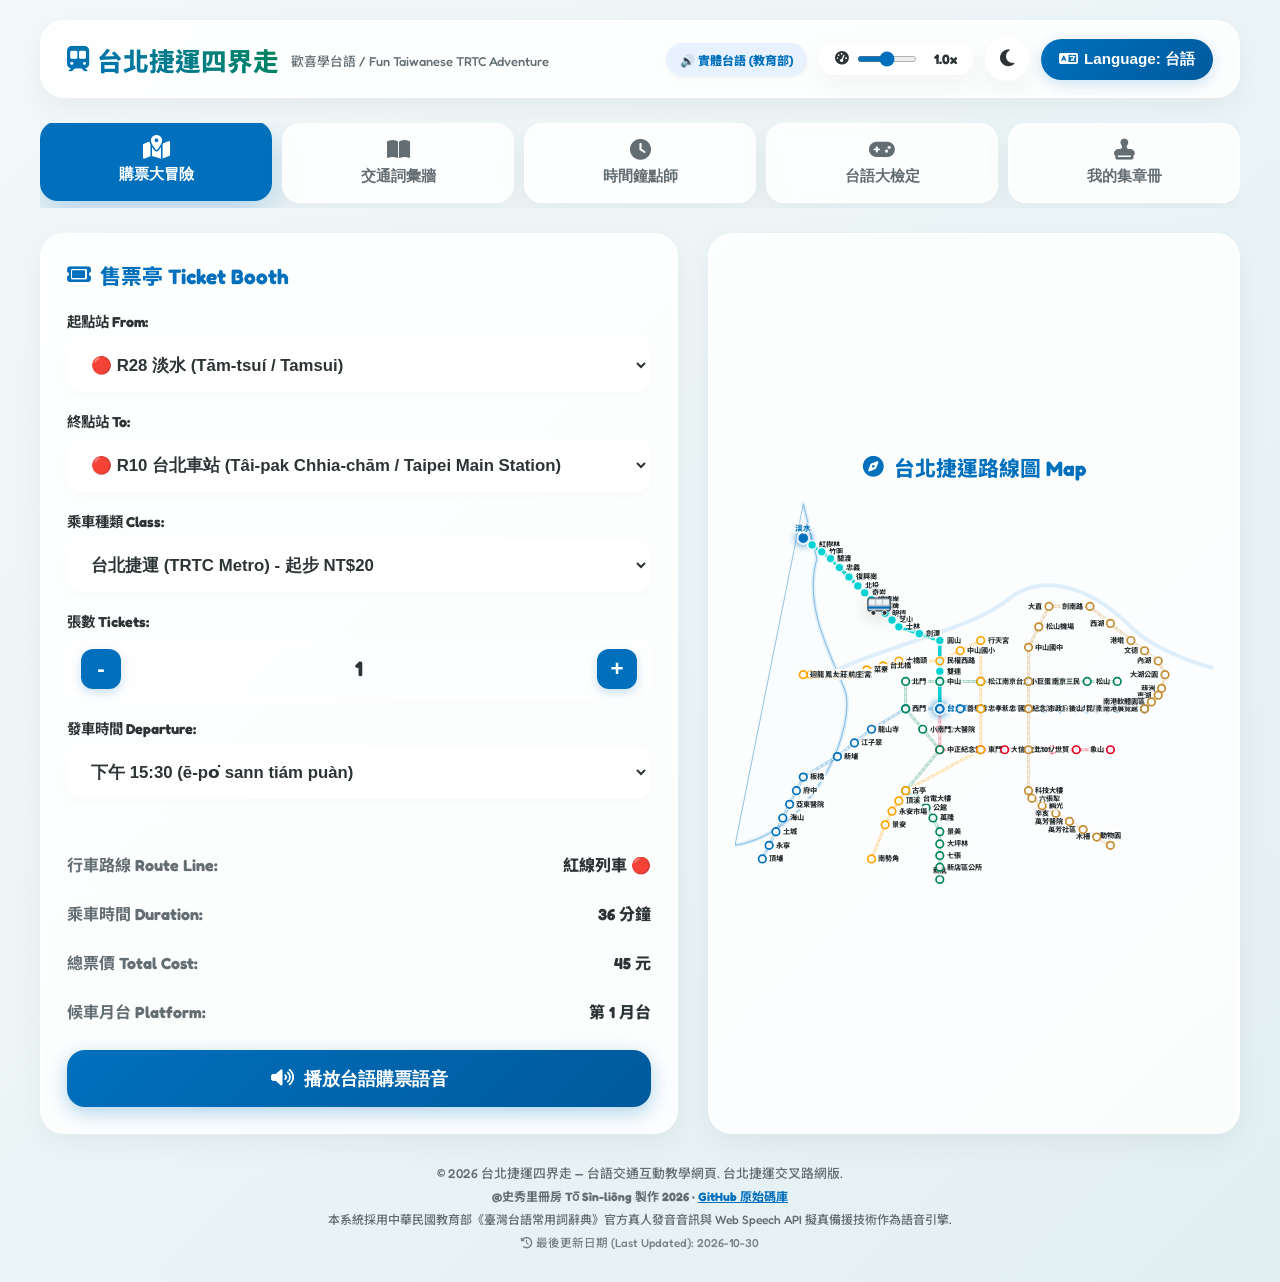
==== commit 7ae2b1f9: "feat(audio): upgrade to Web Audio API gapless engine, silence trimming, and MOE audio standard compl" ====
--- a/index.html
+++ b/index.html
@@ -8,7 +8,7 @@
     <link href="https://fonts.googleapis.com/css2?family=Fredoka:wght@300..700&family=Noto+Sans+TC:wght@100..900&family=Outfit:wght@100..900&display=swap" rel="stylesheet">
     <!-- Font Awesome -->
     <link rel="stylesheet" href="https://cdnjs.cloudflare.com/ajax/libs/font-awesome/6.4.0/css/all.min.css">
-    <link rel="stylesheet" href="style.css?v=20261028_02">
+    <link rel="stylesheet" href="style.css?v=20261030_01">
 </head>
 <body>
 
@@ -380,12 +380,13 @@
     </main>
 
     <!-- Footer -->
-    <footer>
+    <footer class="footer">
         <p>© 2026 台北捷運四界走 — 台語交通互動教學網頁. 台北捷運交叉路網版.</p>
-        <p style="font-size: 0.75rem; margin-top: 5px; font-weight: 700;">@史秀里冊房 Tō͘ Sìn-liông 製作 2026</p>
+        <p style="font-size: 0.75rem; margin-top: 5px; font-weight: 700;">@史秀里冊房 Tō͘ Sìn-liông 製作 2026 · <a href="https://github.com/SinLiongToo/Taipei_MRT" target="_blank" rel="noopener noreferrer" style="color: var(--primary); text-decoration: underline;">GitHub 原始碼庫</a></p>
         <p style="font-size: 0.75rem; margin-top: 5px;">本系統採用中華民國教育部《臺灣台語常用詞辭典》官方真人發音音訊與 Web Speech API 擬真備援技術作為語音引擎.</p>
+        <p style="font-size: 0.72rem; margin-top: 6px; color: var(--text-light); opacity: 0.85;"><i class="fa-solid fa-clock-rotate-left"></i> 最後更新日期 (Last Updated): 2026-10-30</p>
     </footer>
 
-    <script src="app.js?v=20261028_02"></script>
+    <script src="app.js?v=20261030_01"></script>
 </body>
 </html>
